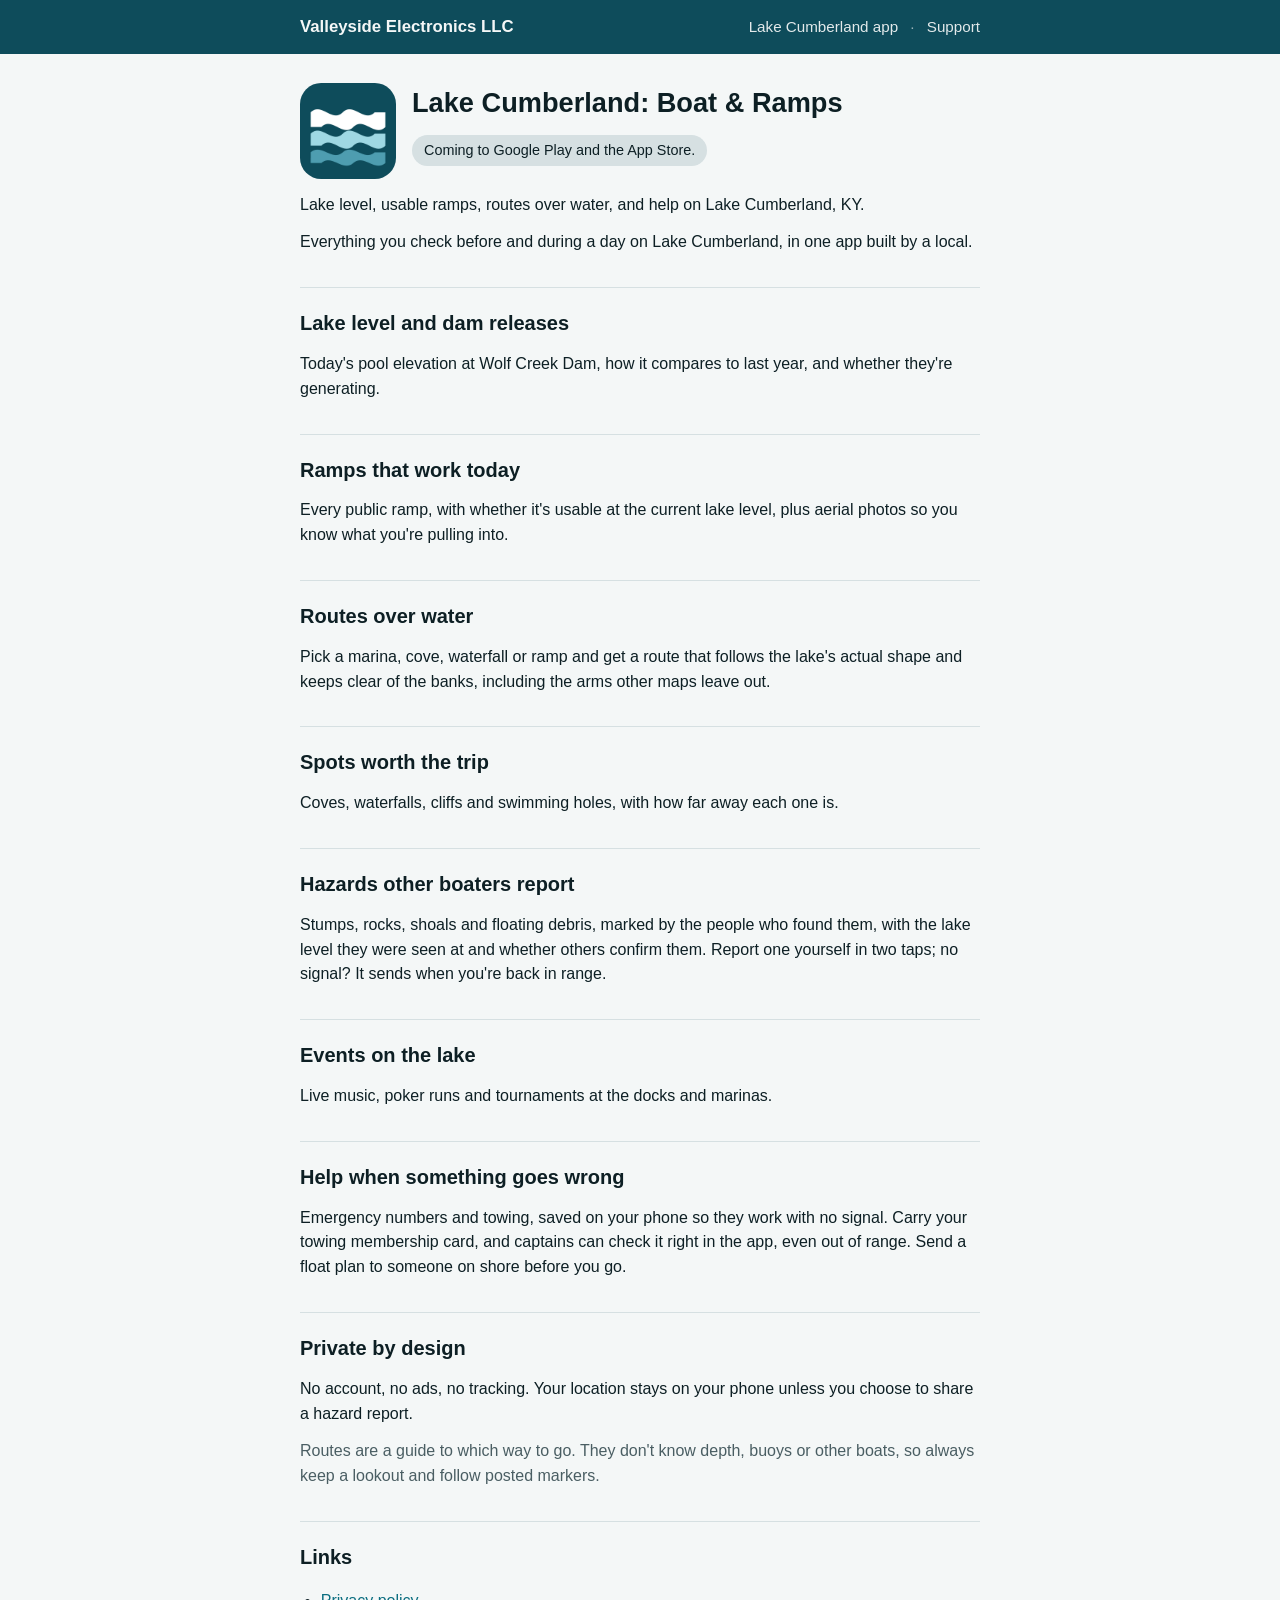
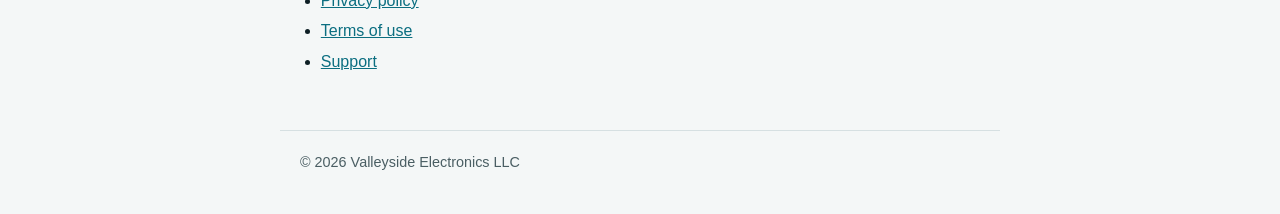
==== lake-cumberland/index.html @ a7942c6f "valleyside.dev: company site, Lake Cumberland app page, privacy, terms, support Co-Authored-By: Clau" ====
<!DOCTYPE html>
<html lang="en">
<head>
<meta charset="UTF-8">
<meta name="viewport" content="width=device-width, initial-scale=1">
<title>Lake Cumberland: Boat &amp; Ramps</title>
<meta name="description" content="Lake level, usable ramps, routes over water, and help on Lake Cumberland, KY. Built by Valleyside Electronics LLC.">
<link rel="icon" href="/favicon-32.png" sizes="32x32">
<link rel="apple-touch-icon" href="/apple-touch-icon.png">
<link rel="stylesheet" href="/style.css">
</head>
<body>
<header class="site-header">
  <div class="header-inner">
    <a class="brand" href="/">Valleyside Electronics LLC</a>
    <nav>
      <a href="/lake-cumberland/">Lake Cumberland app</a>
      <span class="sep">&middot;</span>
      <a href="/support/">Support</a>
    </nav>
  </div>
</header>

<main>
  <div class="icon-row">
    <img class="app-icon" src="/lake-cumberland/icon-512.png" width="96" height="96" alt="Lake Cumberland app icon">
    <div>
      <h1 style="margin-bottom:0.2em;">Lake Cumberland: Boat &amp; Ramps</h1>
      <span class="status-line">Coming to Google Play and the App Store.</span>
    </div>
  </div>

  <p>
    Lake level, usable ramps, routes over water, and help on Lake Cumberland,
    KY.
  </p>

  <p>
    Everything you check before and during a day on Lake Cumberland, in one
    app built by a local.
  </p>

  <h2>Lake level and dam releases</h2>
  <p>
    Today's pool elevation at Wolf Creek Dam, how it compares to last year,
    and whether they're generating.
  </p>

  <h2>Ramps that work today</h2>
  <p>
    Every public ramp, with whether it's usable at the current lake level,
    plus aerial photos so you know what you're pulling into.
  </p>

  <h2>Routes over water</h2>
  <p>
    Pick a marina, cove, waterfall or ramp and get a route that follows the
    lake's actual shape and keeps clear of the banks, including the arms
    other maps leave out.
  </p>

  <h2>Spots worth the trip</h2>
  <p>
    Coves, waterfalls, cliffs and swimming holes, with how far away each one
    is.
  </p>

  <h2>Hazards other boaters report</h2>
  <p>
    Stumps, rocks, shoals and floating debris, marked by the people who found
    them, with the lake level they were seen at and whether others confirm
    them. Report one yourself in two taps; no signal? It sends when you're
    back in range.
  </p>

  <h2>Events on the lake</h2>
  <p>Live music, poker runs and tournaments at the docks and marinas.</p>

  <h2>Help when something goes wrong</h2>
  <p>
    Emergency numbers and towing, saved on your phone so they work with no
    signal. Carry your towing membership card, and captains can check it
    right in the app, even out of range. Send a float plan to someone on
    shore before you go.
  </p>

  <h2>Private by design</h2>
  <p>
    No account, no ads, no tracking. Your location stays on your phone
    unless you choose to share a hazard report.
  </p>

  <p class="muted">
    Routes are a guide to which way to go. They don't know depth, buoys or
    other boats, so always keep a lookout and follow posted markers.
  </p>

  <h2>Links</h2>
  <ul>
    <li><a href="/lake-cumberland/privacy/">Privacy policy</a></li>
    <li><a href="/lake-cumberland/terms/">Terms of use</a></li>
    <li><a href="/support/">Support</a></li>
  </ul>
</main>

<footer class="site-footer">
  &copy; 2026 Valleyside Electronics LLC
</footer>
</body>
</html>
---- style.css ----
:root {
  --bg: #F4F7F7;
  --ink: #0D1F24;
  --muted: #4A5E63;
  --link: #0B6E80;
  --rule: #D6E0E2;
  --brand: #0E4C5B;
  --brand-ink: #F4F7F7;
}

@media (prefers-color-scheme: dark) {
  :root {
    --bg: #0B171B;
    --ink: #E4EEF0;
    --muted: #A5B8BC;
    --link: #6FD0E1;
    --rule: #1F3339;
  }
}

* {
  box-sizing: border-box;
}

html {
  -webkit-text-size-adjust: 100%;
}

body {
  margin: 0;
  background: var(--bg);
  color: var(--ink);
  font-family: -apple-system, BlinkMacSystemFont, "Segoe UI", Roboto, Helvetica, Arial, sans-serif;
  line-height: 1.55;
}

a {
  color: var(--link);
}

a:hover,
a:focus {
  text-decoration: underline;
}

header.site-header {
  background: var(--brand);
  color: var(--brand-ink);
}

header.site-header .header-inner {
  max-width: 720px;
  margin: 0 auto;
  padding: 14px 20px;
  display: flex;
  flex-wrap: wrap;
  align-items: center;
  justify-content: space-between;
  gap: 8px 16px;
}

header.site-header a {
  color: var(--brand-ink);
  text-decoration: none;
}

header.site-header .brand {
  font-weight: 600;
  font-size: 1.05rem;
}

header.site-header .brand:hover,
header.site-header .brand:focus {
  text-decoration: underline;
}

header.site-header nav {
  font-size: 0.95rem;
}

header.site-header nav a {
  opacity: 0.92;
}

header.site-header nav a:hover,
header.site-header nav a:focus {
  opacity: 1;
}

header.site-header nav .sep {
  margin: 0 8px;
  opacity: 0.6;
}

main {
  max-width: 720px;
  margin: 0 auto;
  padding: 28px 20px 40px;
}

h1 {
  font-size: 1.7rem;
  margin: 0 0 0.6em;
}

h2 {
  font-size: 1.25rem;
  margin: 1.6em 0 0.5em;
  border-top: 1px solid var(--rule);
  padding-top: 1em;
}

h1:first-child,
h2:first-child {
  border-top: none;
  padding-top: 0;
}

p {
  margin: 0.8em 0;
}

ul,
ol {
  padding-left: 1.3em;
}

li {
  margin: 0.35em 0;
}

.muted {
  color: var(--muted);
}

.effective-date {
  color: var(--muted);
  font-style: italic;
  margin-top: -0.3em;
}

.card {
  border: 1px solid var(--rule);
  border-radius: 12px;
  padding: 18px 20px;
  margin: 1.2em 0;
}

.card h2 {
  border-top: none;
  padding-top: 0;
  margin-top: 0;
}

.app-icon {
  border-radius: 22%;
  display: block;
}

.icon-row {
  display: flex;
  align-items: center;
  gap: 16px;
  flex-wrap: wrap;
}

.status-line {
  display: inline-block;
  background: var(--rule);
  color: var(--ink);
  border-radius: 999px;
  padding: 4px 12px;
  font-size: 0.9rem;
  margin: 0.4em 0 1em;
}

footer.site-footer {
  max-width: 720px;
  margin: 0 auto;
  padding: 20px 20px 40px;
  color: var(--muted);
  font-size: 0.9rem;
  border-top: 1px solid var(--rule);
}

.button-link {
  display: inline-block;
  background: var(--brand);
  color: var(--brand-ink);
  text-decoration: none;
  padding: 10px 18px;
  border-radius: 8px;
  font-weight: 600;
  margin-top: 0.4em;
}

.button-link:hover,
.button-link:focus {
  text-decoration: none;
  opacity: 0.92;
}

code {
  background: var(--rule);
  border-radius: 4px;
  padding: 0.1em 0.35em;
  font-size: 0.92em;
}
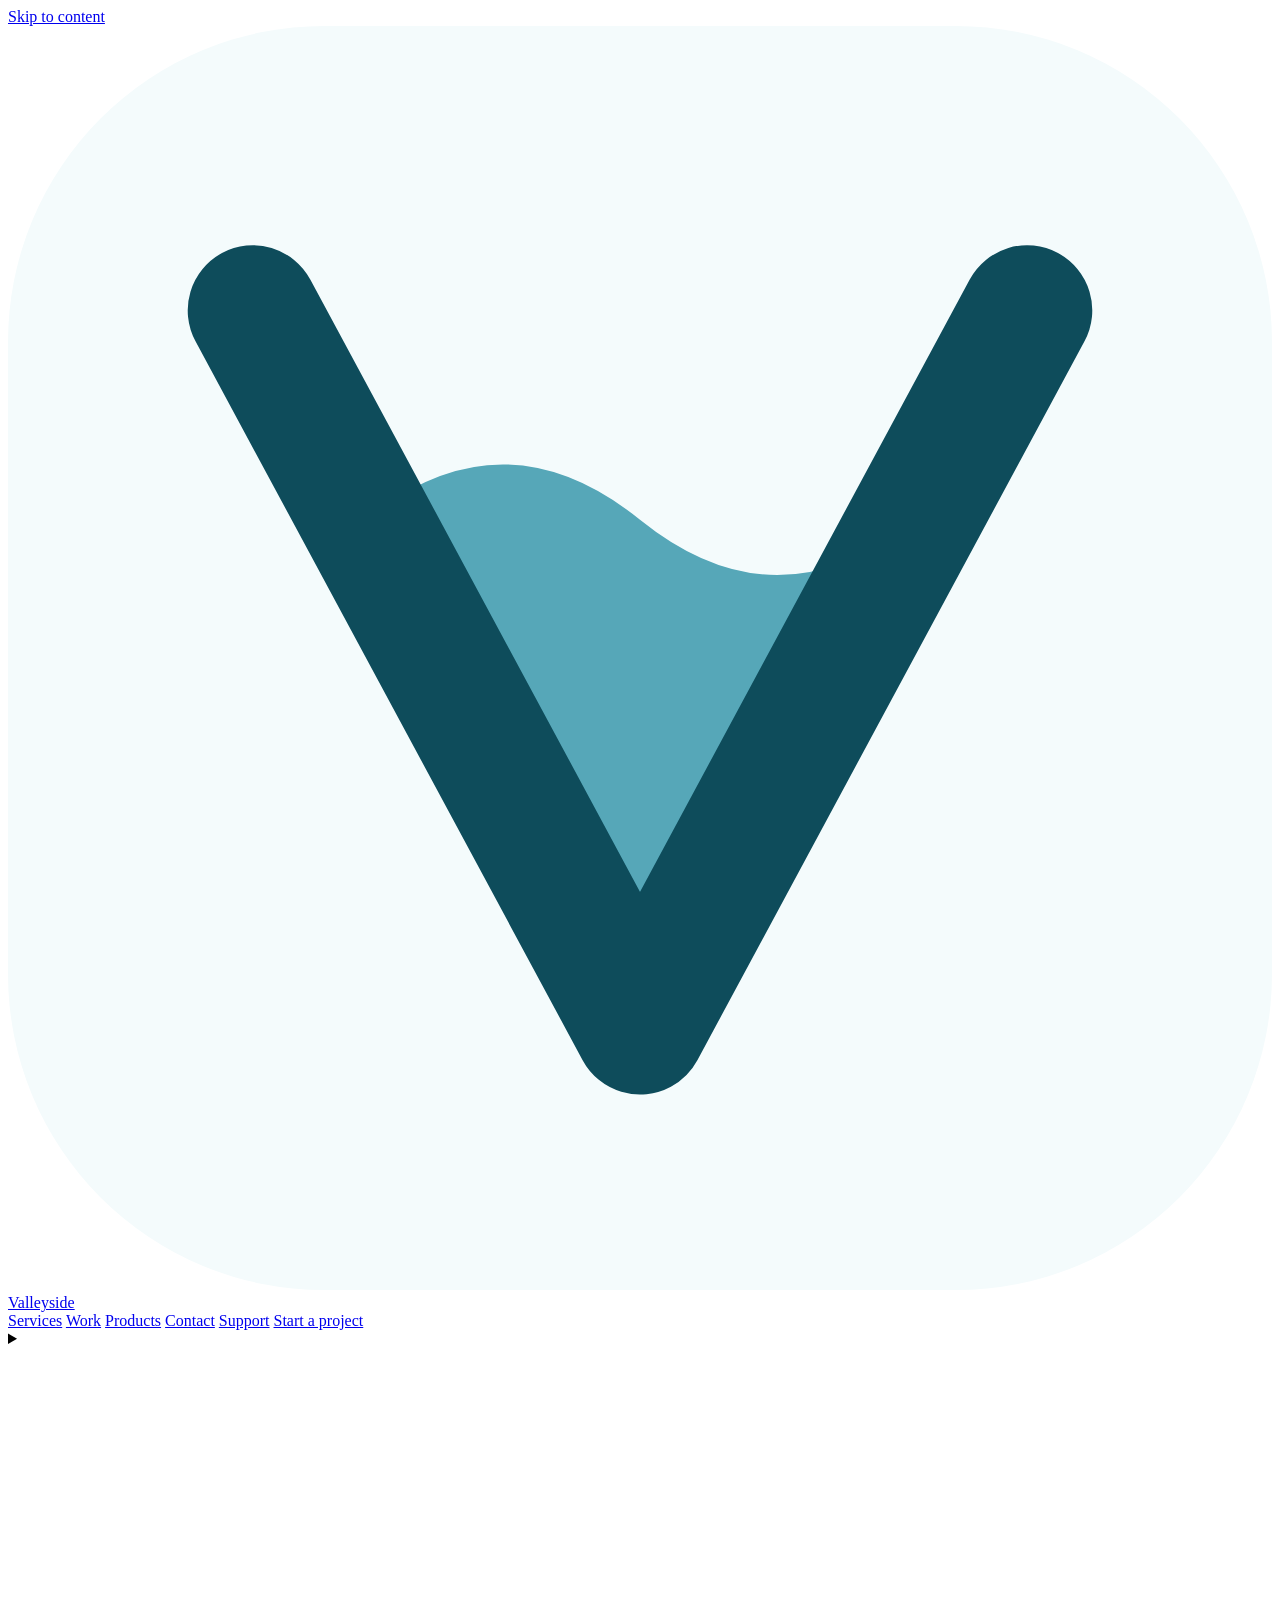
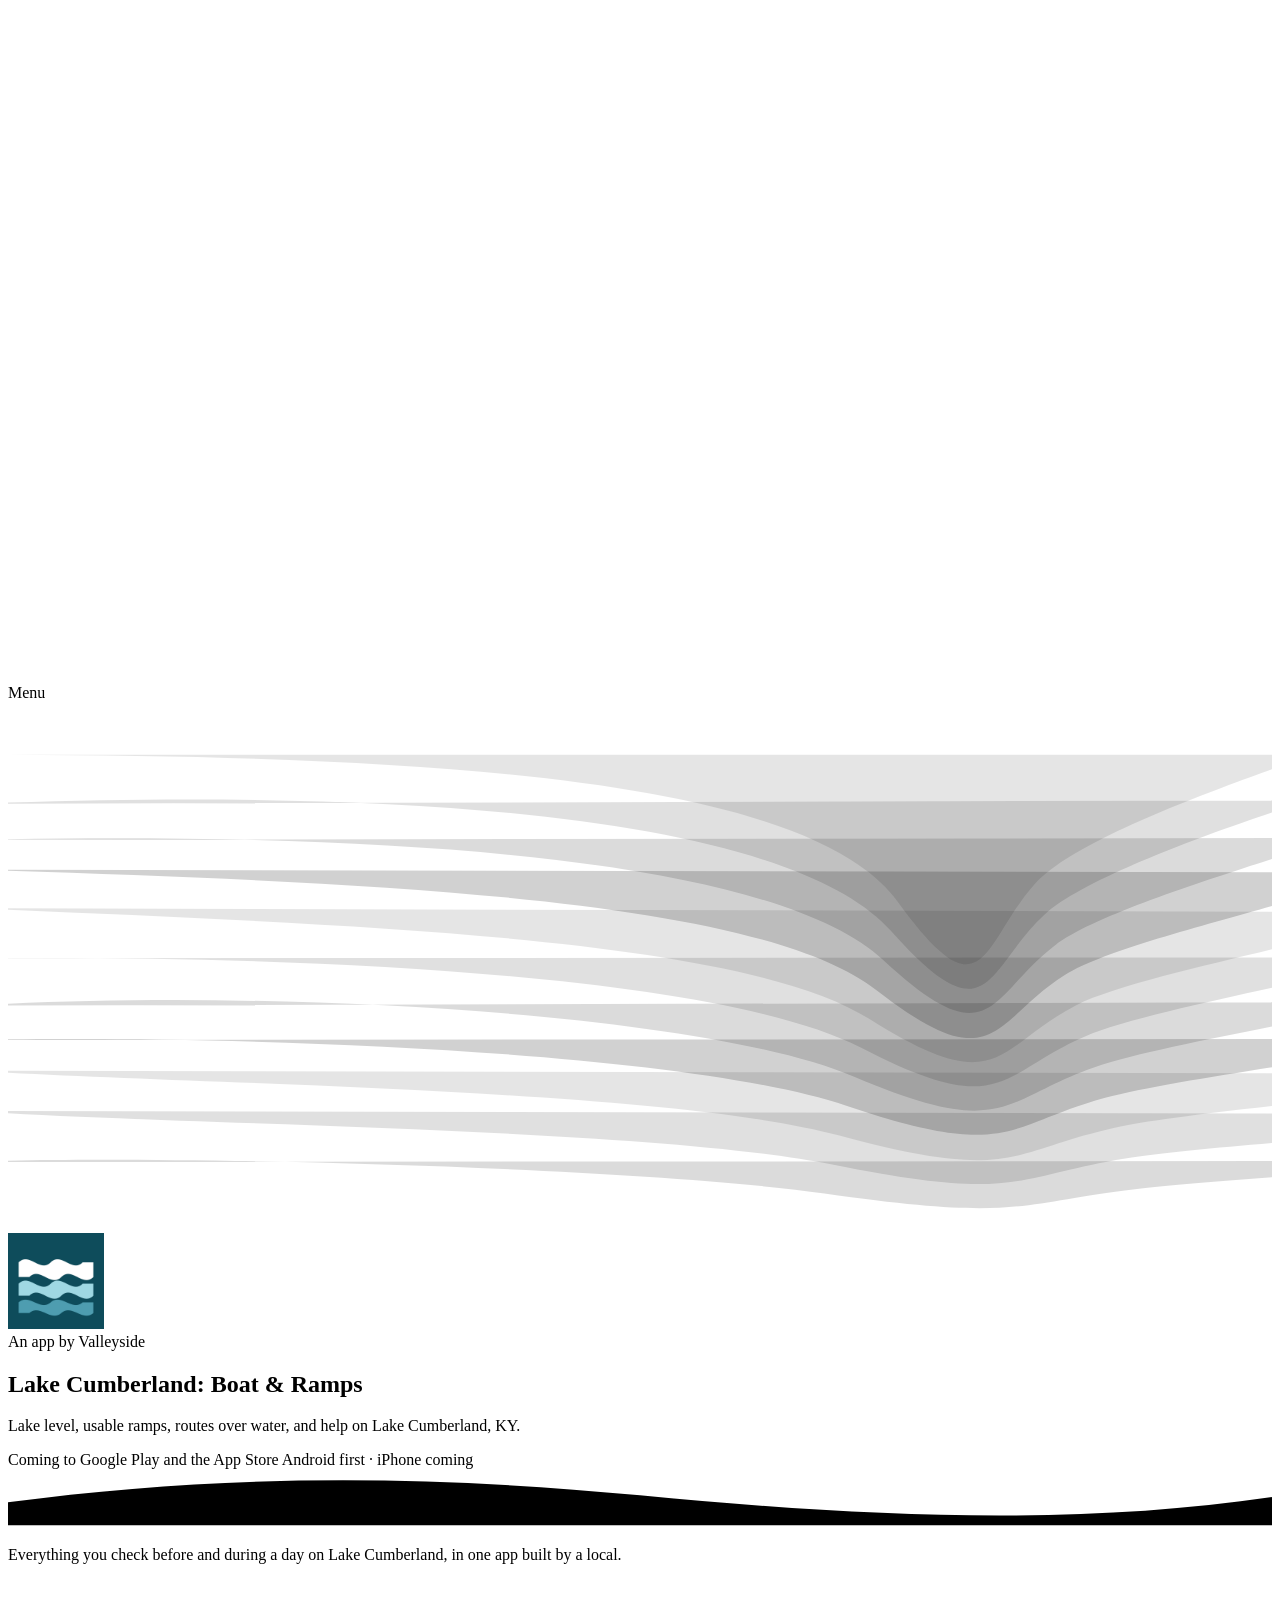
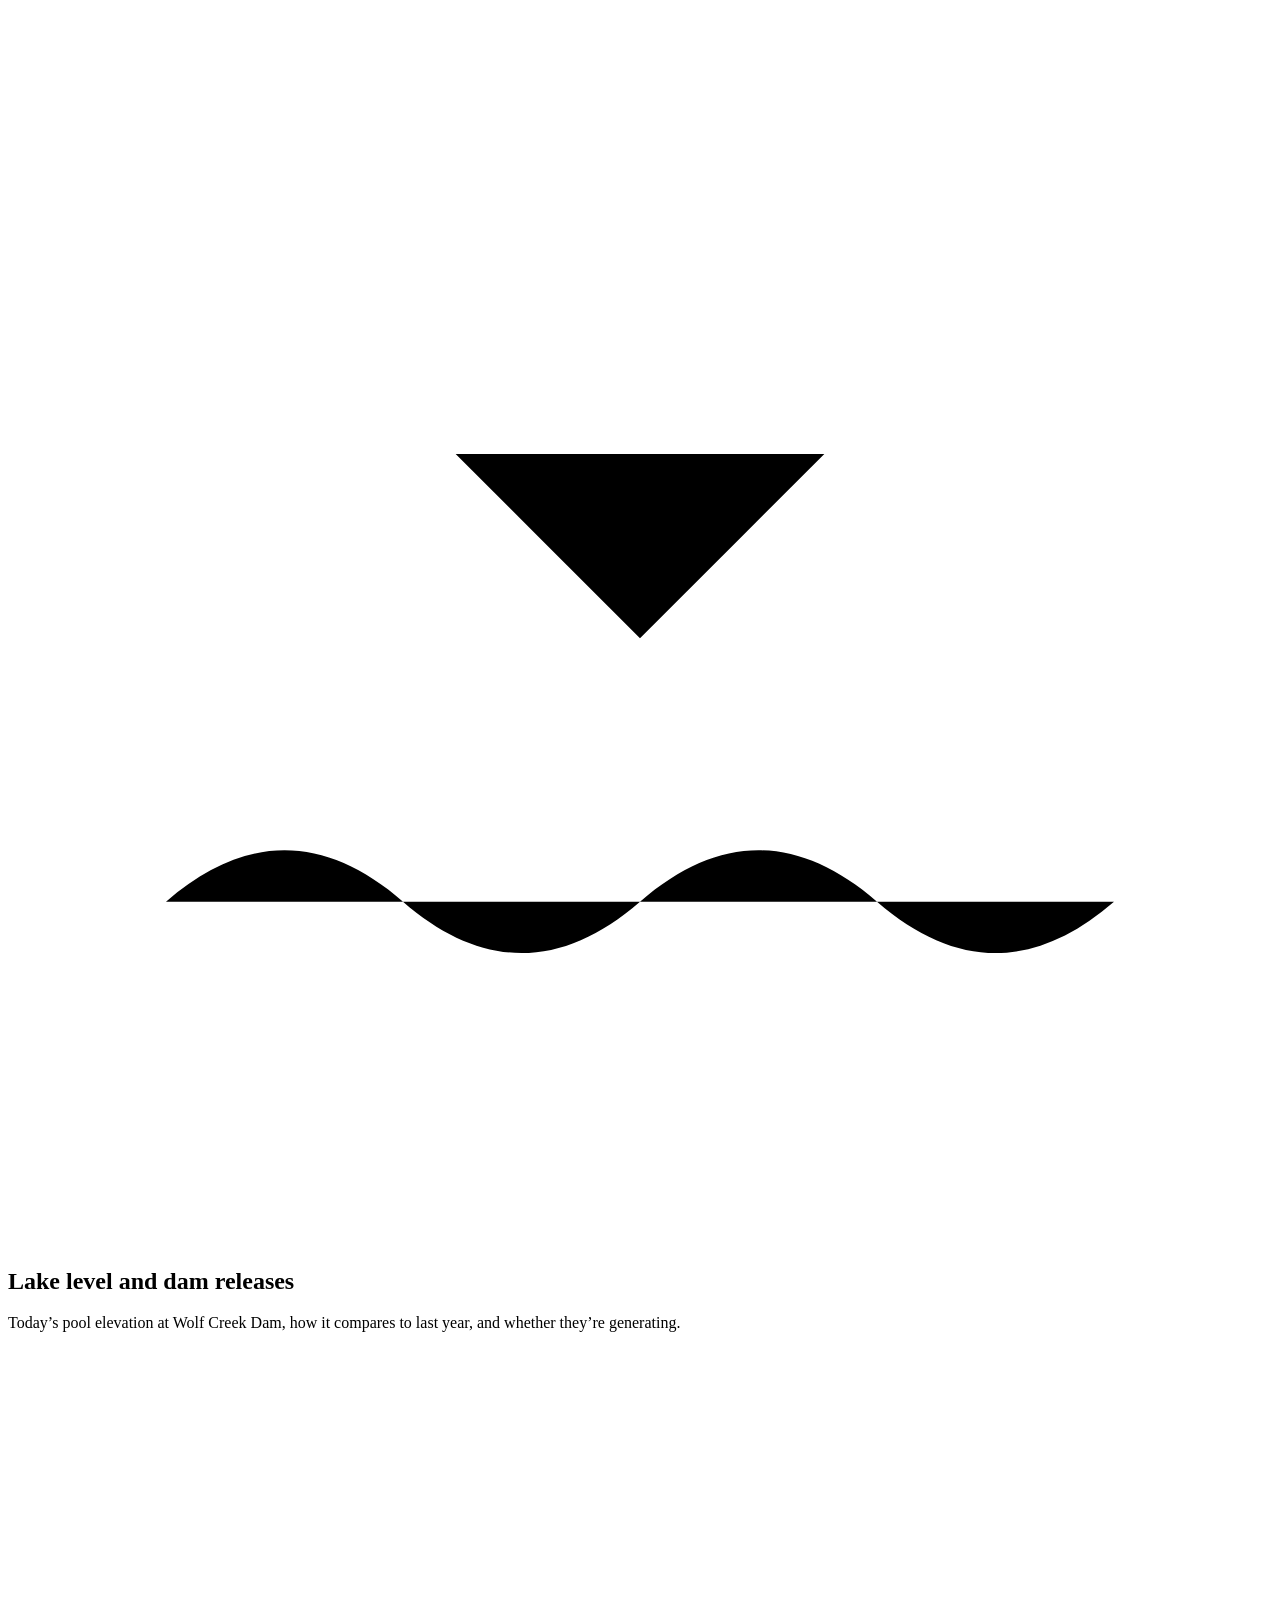
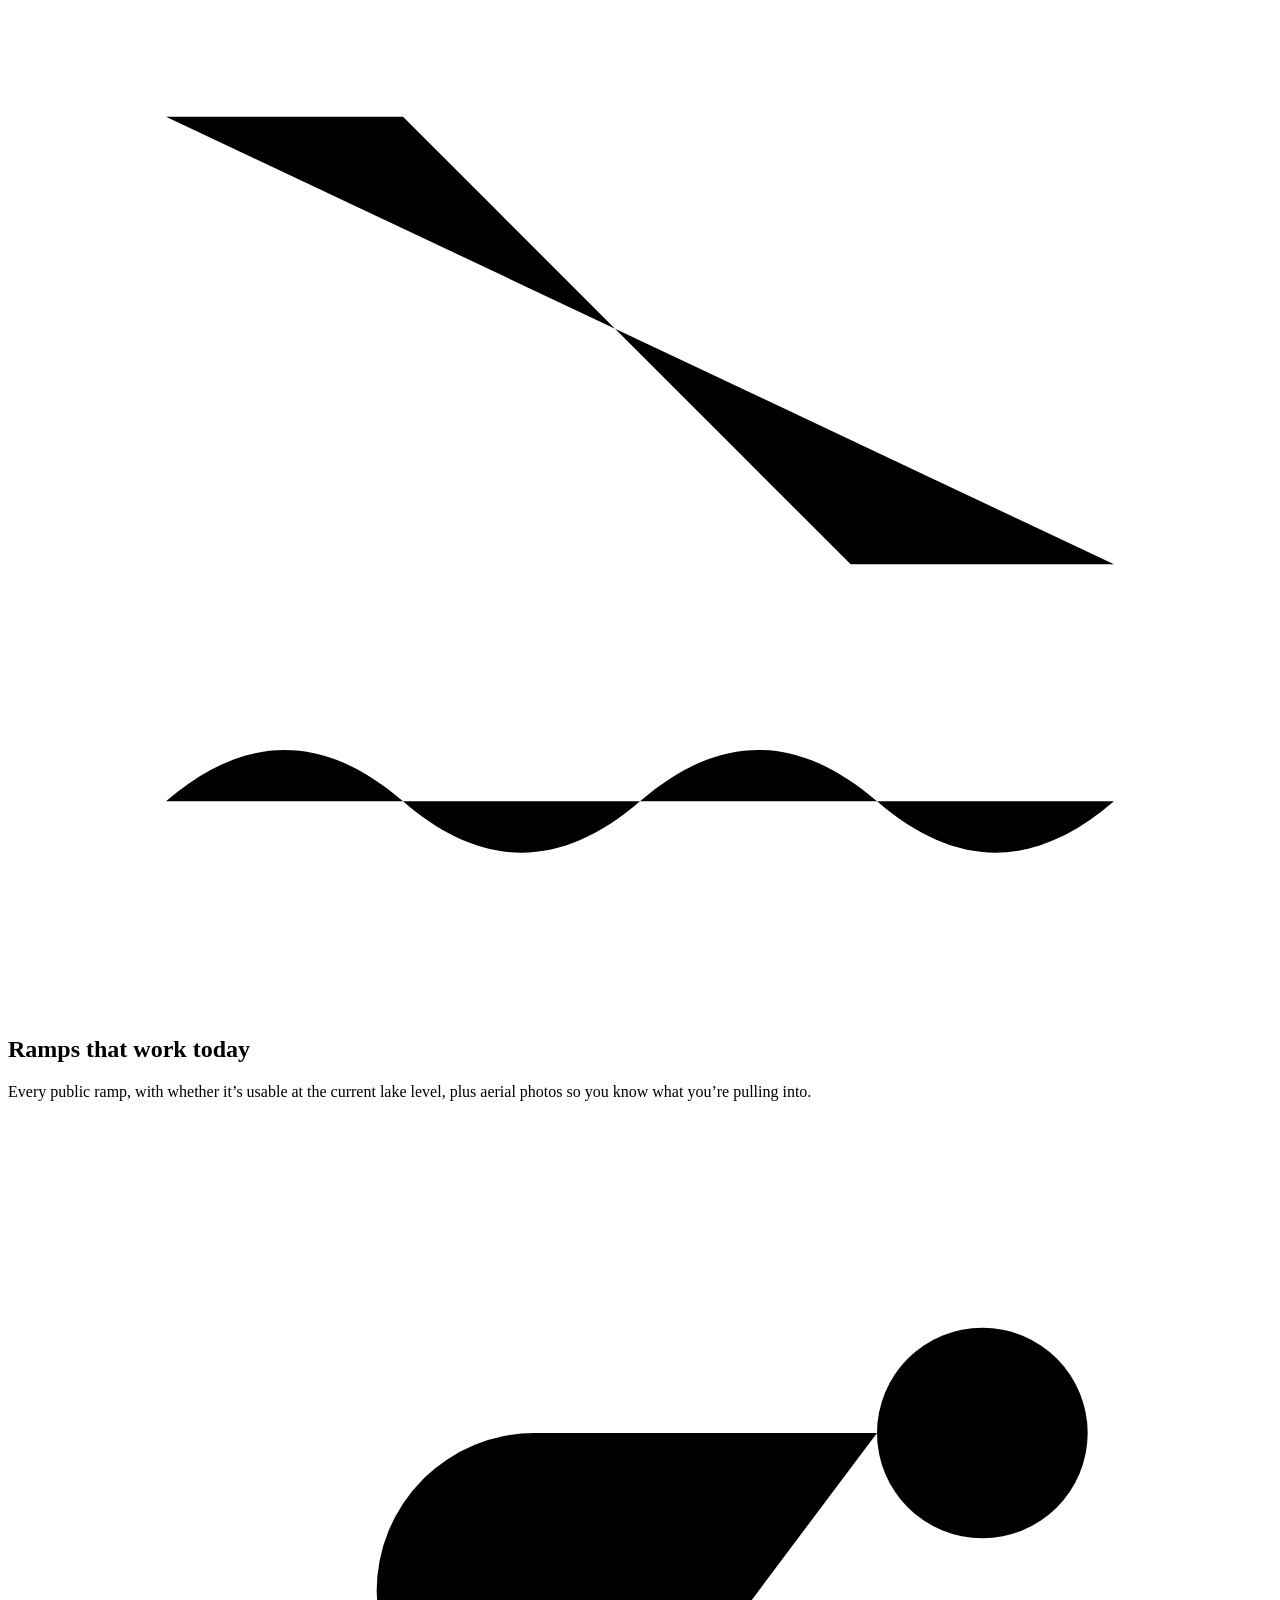
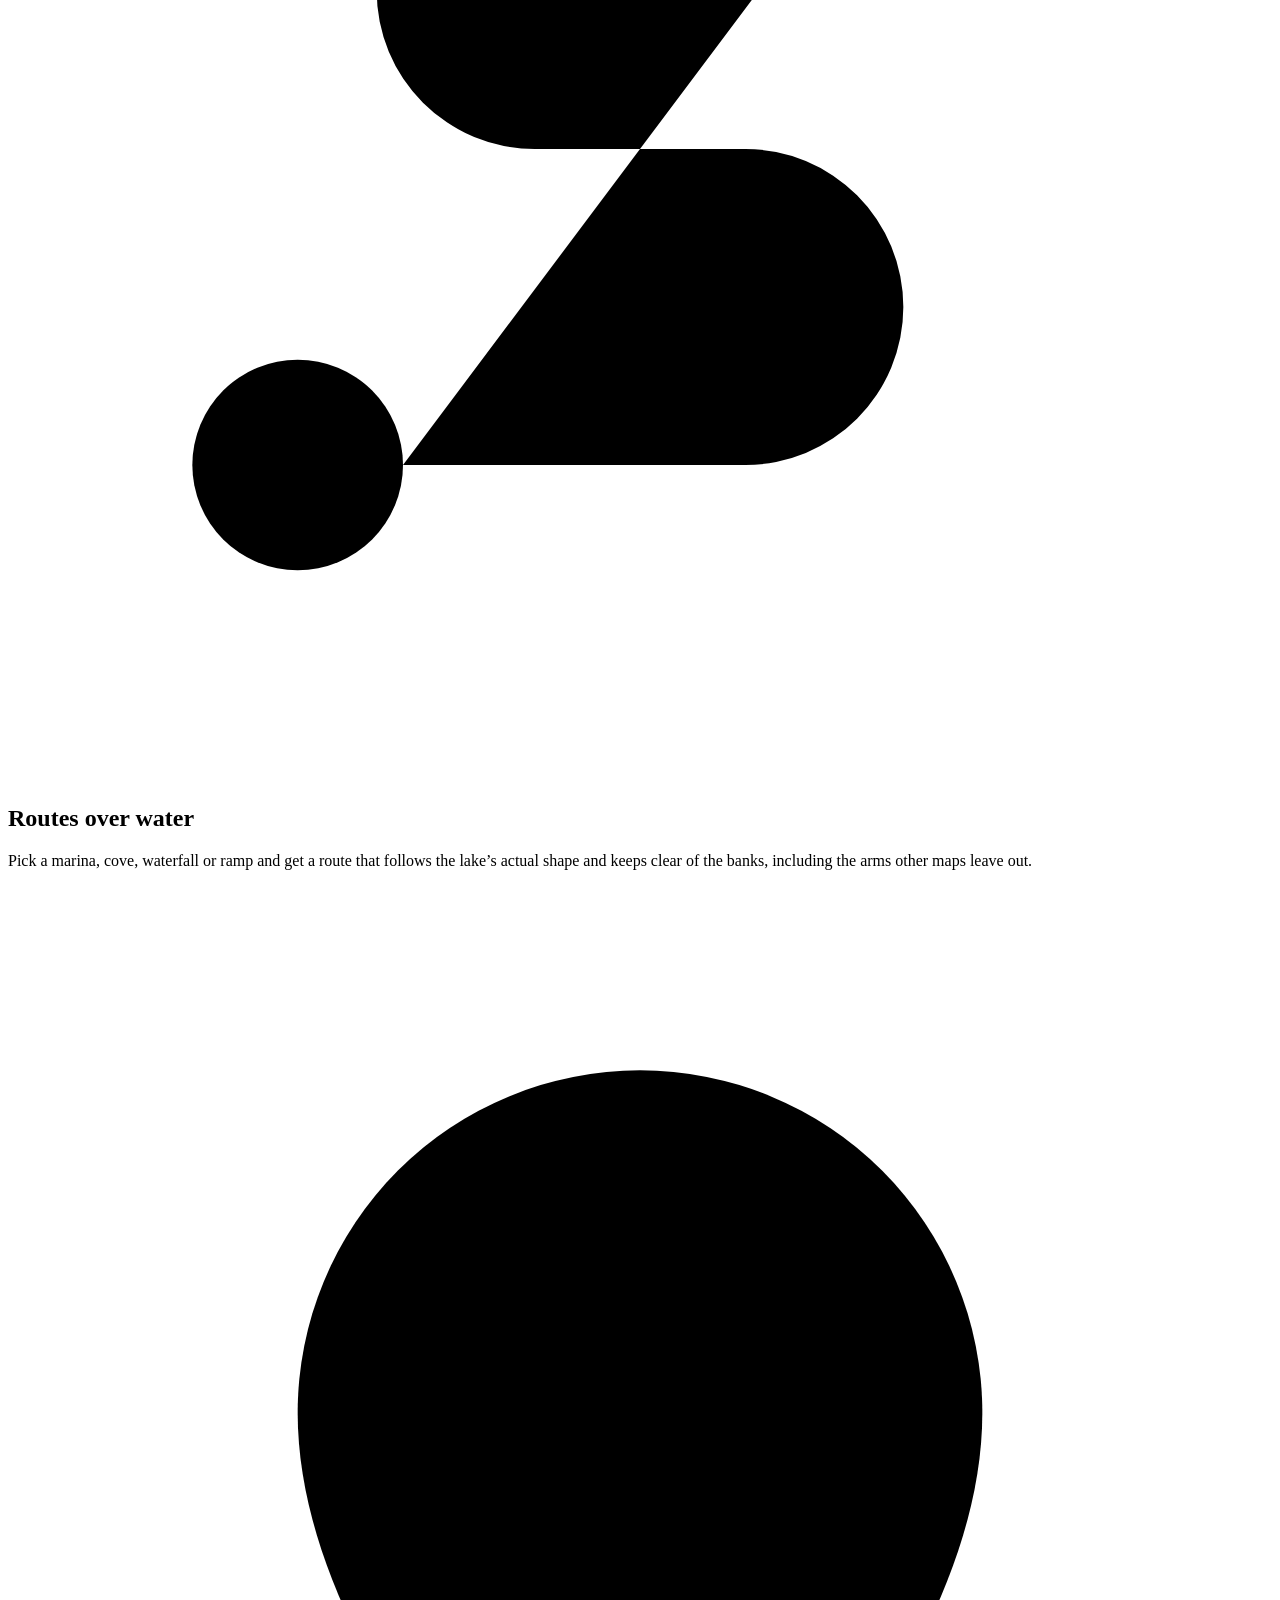
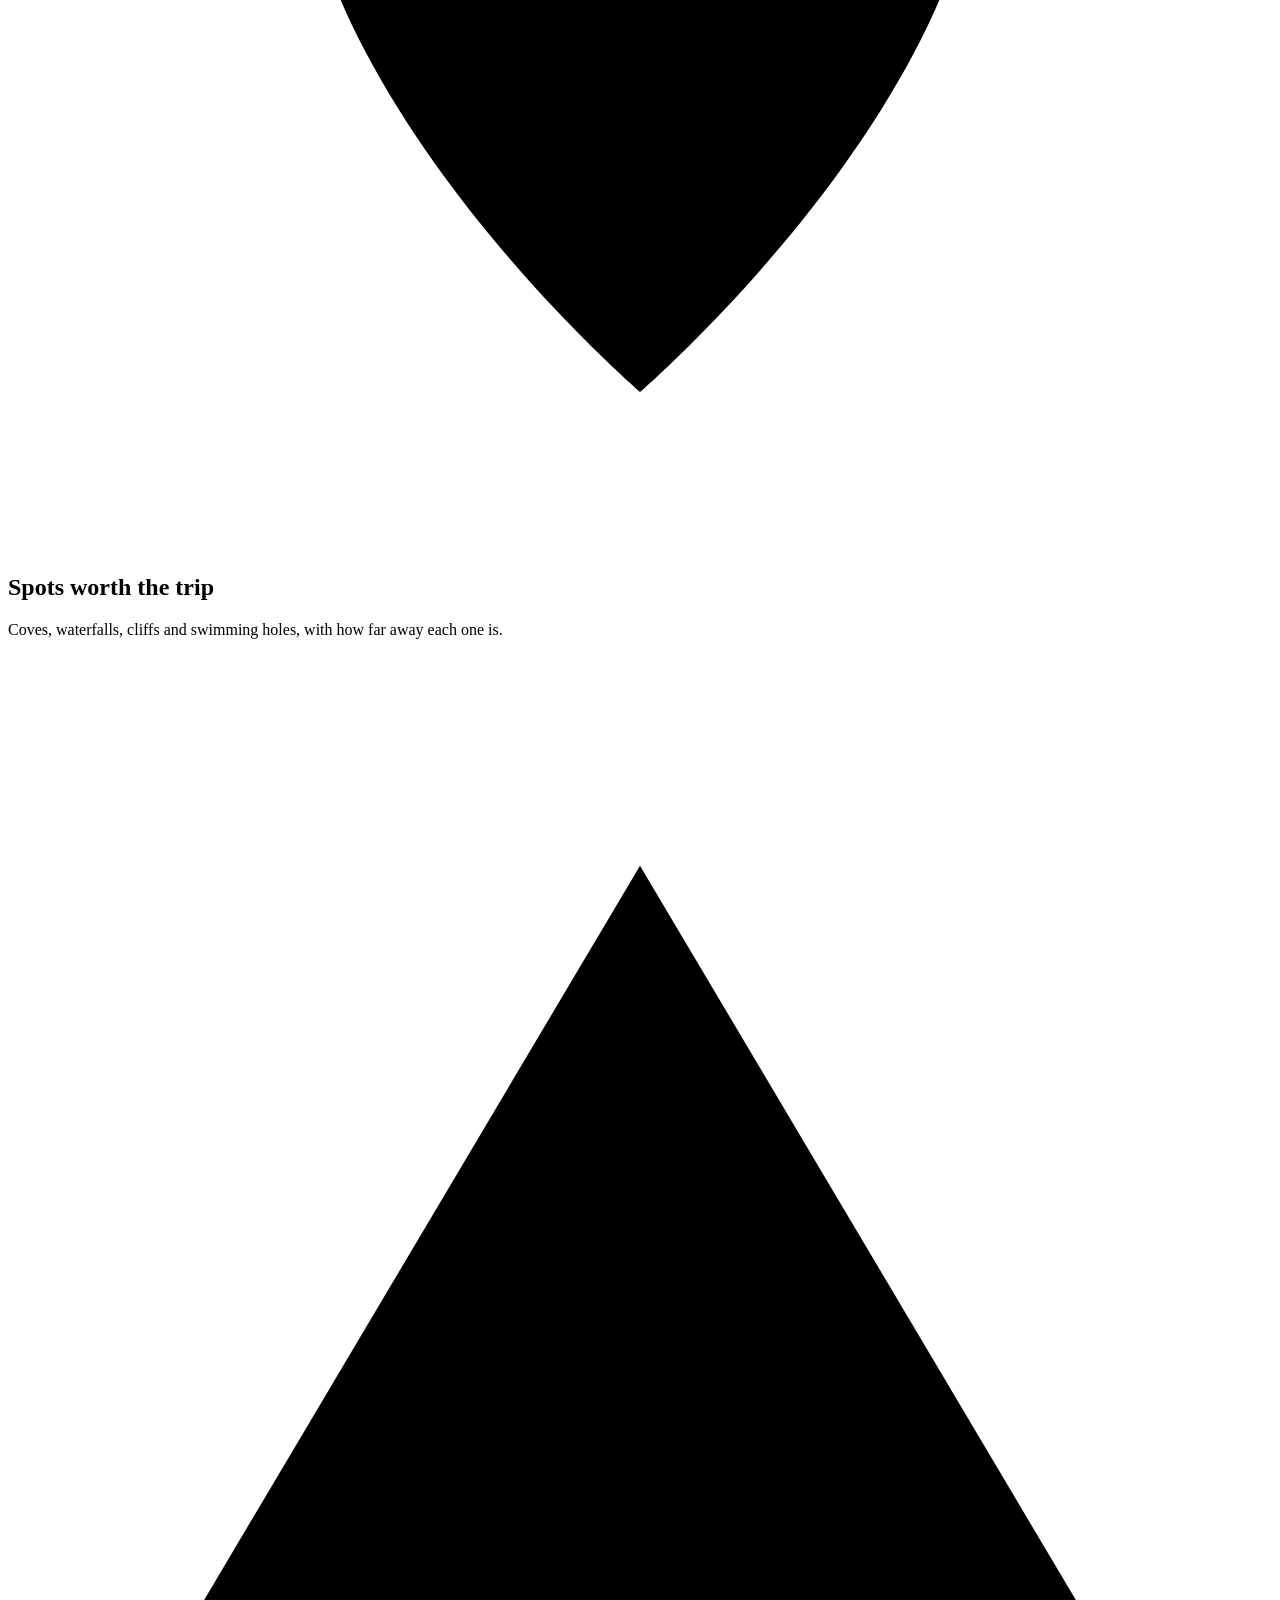
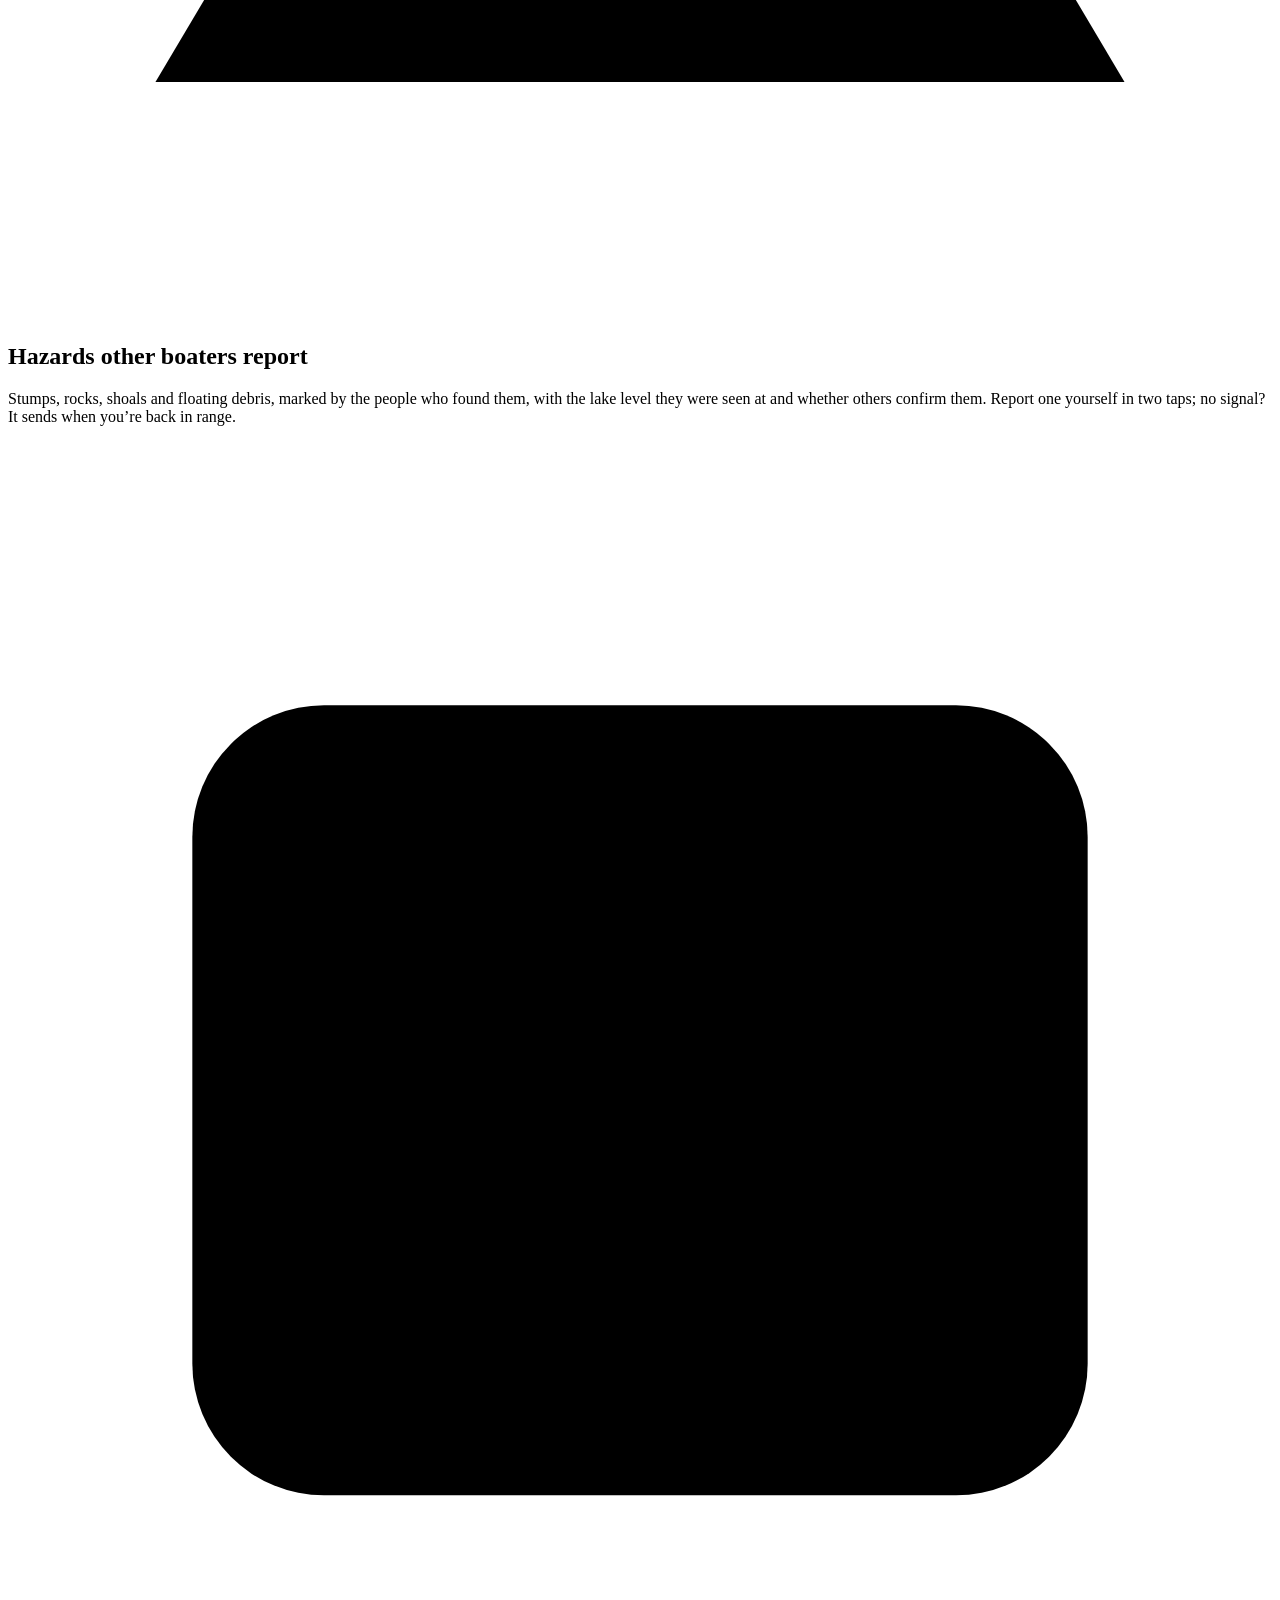
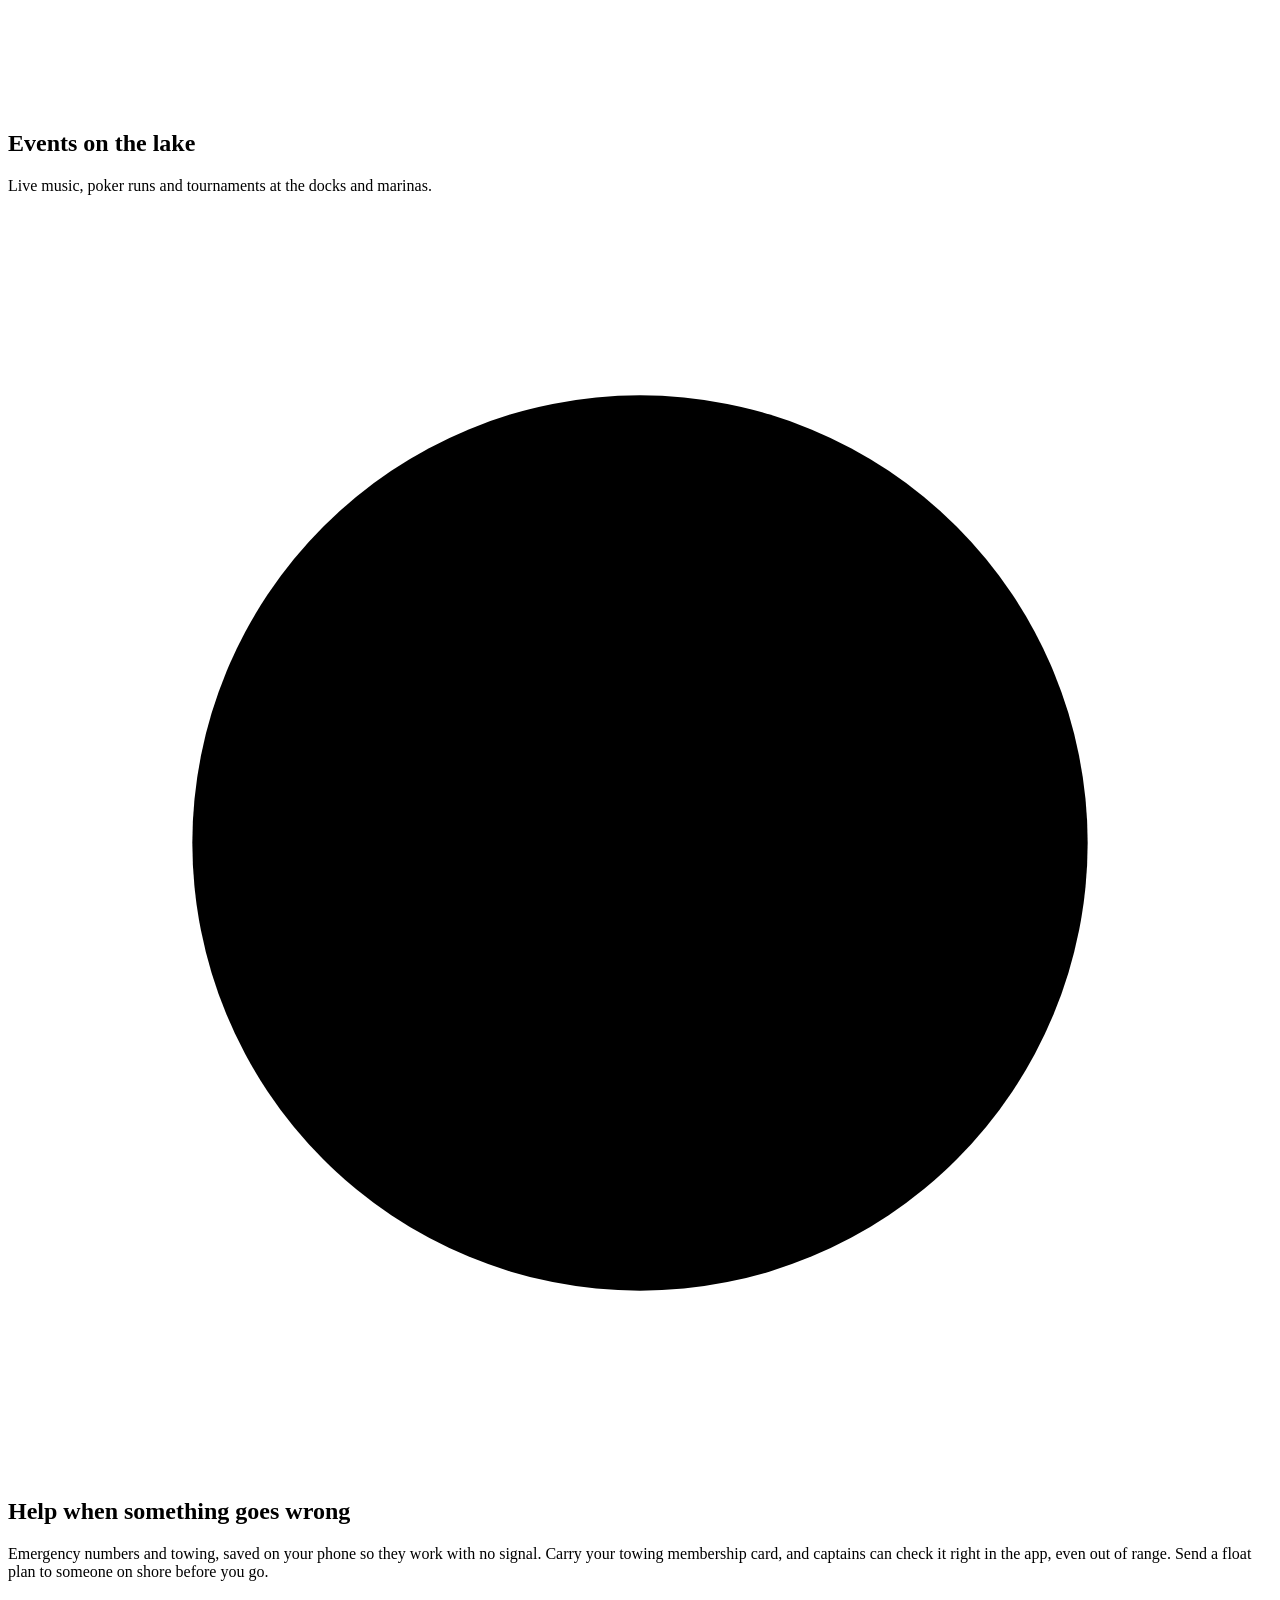
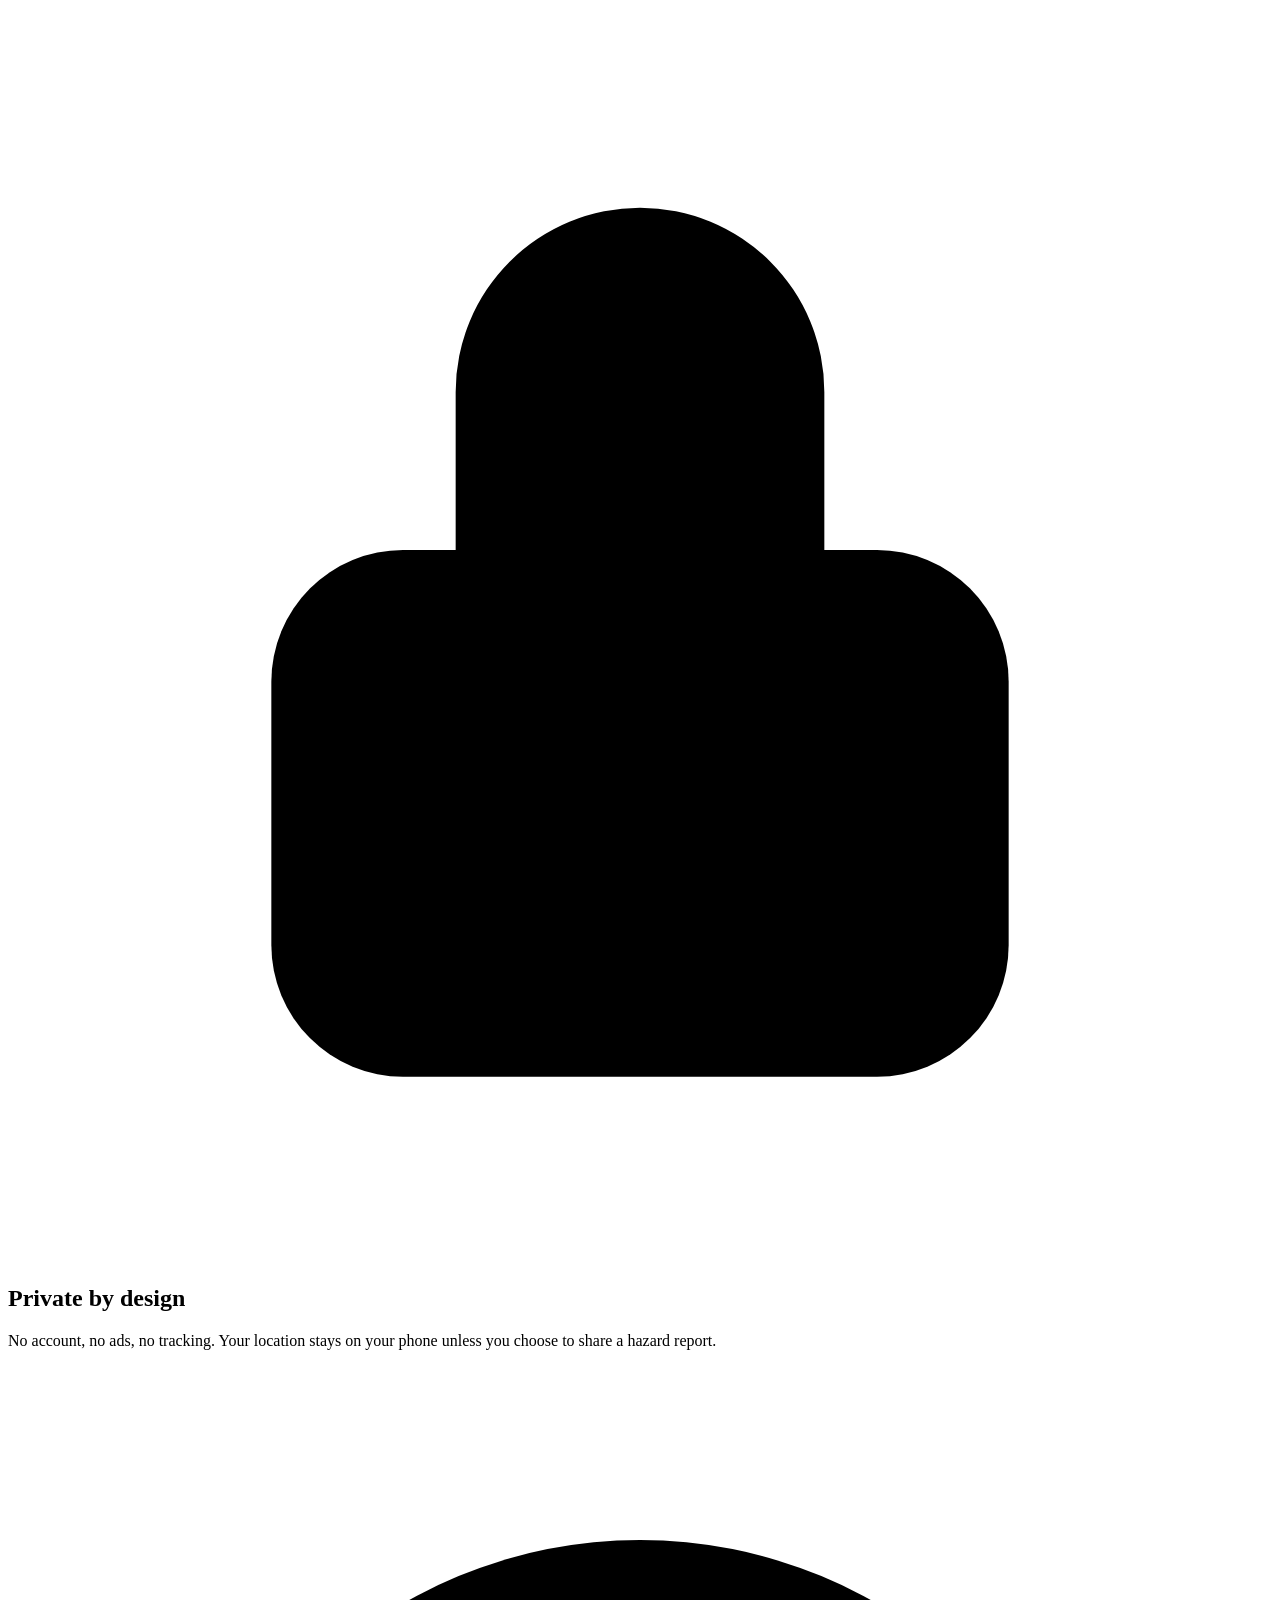
==== commit b30dafa6: "Redesign: services, featured work, products, about and contact Co-Authored-By: Claude Opus 5.5 <nore" ====
--- a/lake-cumberland/index.html
+++ b/lake-cumberland/index.html
@@ -3,108 +3,189 @@
 <head>
 <meta charset="UTF-8">
 <meta name="viewport" content="width=device-width, initial-scale=1">
-<title>Lake Cumberland: Boat &amp; Ramps</title>
-<meta name="description" content="Lake level, usable ramps, routes over water, and help on Lake Cumberland, KY. Built by Valleyside Electronics LLC.">
-<link rel="icon" href="/favicon-32.png" sizes="32x32">
+<title>Lake Cumberland: Boat &amp; Ramps | Valleyside</title>
+<meta name="description" content="Lake level, usable ramps, routes over water, and help on Lake Cumberland, KY. An app by Valleyside Electronics LLC, coming to Google Play and the App Store.">
+<link rel="canonical" href="https://valleyside.dev/lake-cumberland/">
+<meta name="theme-color" content="#0E4C5B" media="(prefers-color-scheme: light)">
+<meta name="theme-color" content="#0A3A46" media="(prefers-color-scheme: dark)">
+<meta property="og:type" content="website">
+<meta property="og:site_name" content="Valleyside Electronics LLC">
+<meta property="og:title" content="Lake Cumberland: Boat &amp; Ramps">
+<meta property="og:description" content="Lake level, usable ramps, routes over water, and help on Lake Cumberland, KY. An app by Valleyside Electronics LLC, coming to Google Play and the App Store.">
+<meta property="og:url" content="https://valleyside.dev/lake-cumberland/">
+<meta property="og:image" content="https://valleyside.dev/og-image.png">
+<meta property="og:image:width" content="1200">
+<meta property="og:image:height" content="630">
+<meta property="og:image:alt" content="Valleyside Electronics LLC: custom software, websites and apps. Russell Springs, Kentucky.">
+<meta name="twitter:card" content="summary_large_image">
+<meta name="twitter:title" content="Lake Cumberland: Boat &amp; Ramps">
+<meta name="twitter:description" content="Lake level, usable ramps, routes over water, and help on Lake Cumberland, KY. An app by Valleyside Electronics LLC, coming to Google Play and the App Store.">
+<meta name="twitter:image" content="https://valleyside.dev/og-image.png">
+<link rel="icon" href="/favicon-32.png" sizes="32x32" type="image/png">
+<link rel="icon" href="/favicon.svg" type="image/svg+xml">
 <link rel="apple-touch-icon" href="/apple-touch-icon.png">
+<link rel="preload" href="/fonts/InterVariable.woff2" as="font" type="font/woff2" crossorigin>
 <link rel="stylesheet" href="/style.css">
 </head>
 <body>
+<a class="skip-link" href="#main">Skip to content</a>
 <header class="site-header">
-  <div class="header-inner">
-    <a class="brand" href="/">Valleyside Electronics LLC</a>
-    <nav>
-      <a href="/lake-cumberland/">Lake Cumberland app</a>
-      <span class="sep">&middot;</span>
+  <div class="container header-inner">
+    <a class="brand" href="/">
+      <svg class="brand-mark" viewBox="0 0 32 32" aria-hidden="true" focusable="false"><rect width="32" height="32" rx="8" fill="#F4FBFC"/><path d="M9.05 12.5q3.475-2.8 6.95 0t6.95 0L16 25.4z" fill="#56A7B8"/><path d="M6.2 7.2 16 25.4l9.8-18.2" fill="none" stroke="#0E4C5B" stroke-width="3.3" stroke-linecap="round" stroke-linejoin="round"/></svg>
+      <span>Valleyside</span>
+    </a>
+    <nav class="nav-desktop" aria-label="Main">
+      <a href="/#services">Services</a>
+      <a href="/#work">Work</a>
+      <a href="/#products">Products</a>
+      <a href="/#contact">Contact</a>
       <a href="/support/">Support</a>
+      <a class="btn btn-light btn-sm" href="mailto:austin@valleyside.dev?subject=New%20project">Start a project</a>
     </nav>
+    <details class="nav-mobile">
+      <summary><svg class="icon icon-open" viewBox="0 0 24 24" aria-hidden="true" focusable="false"><path d="M4 7h16M4 12h16M4 17h16"/></svg><svg class="icon icon-close" viewBox="0 0 24 24" aria-hidden="true" focusable="false"><path d="M6 6l12 12M18 6 6 18"/></svg><span>Menu</span></summary>
+      <nav class="nav-mobile-panel" aria-label="Main">
+        <a href="/#services">Services</a>
+        <a href="/#work">Work</a>
+        <a href="/#products">Products</a>
+        <a href="/#contact">Contact</a>
+        <a href="/support/">Support</a>
+        <a class="btn btn-light" href="mailto:austin@valleyside.dev?subject=New%20project">Start a project</a>
+      </nav>
+    </details>
   </div>
 </header>
 
-<main>
-  <div class="icon-row">
-    <img class="app-icon" src="/lake-cumberland/icon-512.png" width="96" height="96" alt="Lake Cumberland app icon">
-    <div>
-      <h1 style="margin-bottom:0.2em;">Lake Cumberland: Boat &amp; Ramps</h1>
-      <span class="status-line">Coming to Google Play and the App Store.</span>
+<main id="main">
+<section class="band-dark page-hero" aria-labelledby="page-title">
+  <svg class="contours" viewBox="0 0 1440 600" preserveAspectRatio="xMidYMid slice" aria-hidden="true" focusable="false">
+    <path d="M-40 60 C520 60 915 92 1014 228 S1110 274 1170 207 S1500 60 1480 60" opacity="0.10"/>
+    <path d="M-40 116 C482 96 894 135 1006 261 S1114 304 1181 242 S1538 96 1480 112" opacity="0.12"/>
+    <path d="M-40 157 C444 147 873 179 997 294 S1118 334 1193 277 S1576 147 1480 155" opacity="0.14"/>
+    <path d="M-40 191 C406 205 852 222 989 328 S1121 363 1204 311 S1614 205 1480 194" opacity="0.18"/>
+    <path d="M-40 235 C368 253 831 266 981 361 S1125 393 1216 346 S1652 253 1480 239" opacity="0.10"/>
+    <path d="M-40 292 C330 288 810 310 972 394 S1129 423 1227 381 S1690 288 1480 291" opacity="0.12"/>
+    <path d="M-40 346 C292 326 790 353 964 427 S1133 452 1238 416 S1728 326 1480 342" opacity="0.14"/>
+    <path d="M-40 385 C254 379 769 397 955 460 S1137 482 1250 451 S1766 379 1480 384" opacity="0.18"/>
+    <path d="M-40 420 C216 436 748 440 947 494 S1140 512 1261 485 S1804 436 1480 423" opacity="0.10"/>
+    <path d="M-40 466 C178 482 727 484 939 527 S1144 541 1273 520 S1842 482 1480 469" opacity="0.12"/>
+    <path d="M-40 524 C140 516 706 528 930 560 S1148 571 1284 555 S1880 516 1480 523" opacity="0.14"/>
+  </svg>
+  <div class="container container-mid">
+    <div class="app-head">
+      <img class="app-icon" src="/lake-cumberland/icon-512.png" width="96" height="96" alt="Lake Cumberland app icon">
+      <div class="app-head-text">
+        <span class="eyebrow">An app by Valleyside</span>
+        <h1 id="page-title">Lake Cumberland: Boat &amp; Ramps</h1>
+        <p class="lede">Lake level, usable ramps, routes over water, and help on Lake Cumberland, KY.</p>
+        <div class="badges">
+          <span class="badge badge-on-dark"><span class="dot"></span>Coming to Google Play and the App Store</span>
+          <span class="badge badge-on-dark">Android first &middot; iPhone coming</span>
+        </div>
+      </div>
     </div>
   </div>
+  <svg class="wave-edge" viewBox="0 0 1440 64" preserveAspectRatio="none" aria-hidden="true" focusable="false"><path fill="currentColor" d="M0 38C240 6 470 6 720 30s490 36 720 2V64H0z"/></svg>
+</section>
 
-  <p>
-    Lake level, usable ramps, routes over water, and help on Lake Cumberland,
-    KY.
-  </p>
+<div class="page-main">
+  <div class="container container-mid">
+    <p class="intro">Everything you check before and during a day on Lake Cumberland, in one app built by a local.</p>
+    <div class="feature-grid">
+      <article class="card">
+        <span class="tile"><svg class="icon" viewBox="0 0 24 24" aria-hidden="true" focusable="false"><path d="M3 17.5c1.5-1.3 3-1.3 4.5 0s3 1.3 4.5 0 3-1.3 4.5 0 3 1.3 4.5 0"/><path d="M12 3.5v9M8.5 9 12 12.5 15.5 9"/></svg></span>
+        <h2>Lake level and dam releases</h2>
+        <p>Today&rsquo;s pool elevation at Wolf Creek Dam, how it compares to last year, and whether they&rsquo;re generating.</p>
+      </article>
+      <article class="card">
+        <span class="tile"><svg class="icon" viewBox="0 0 24 24" aria-hidden="true" focusable="false"><path d="M3 7h4.5l8.5 8.5H21"/><path d="M3 20c1.5-1.3 3-1.3 4.5 0s3 1.3 4.5 0 3-1.3 4.5 0 3 1.3 4.5 0"/></svg></span>
+        <h2>Ramps that work today</h2>
+        <p>Every public ramp, with whether it&rsquo;s usable at the current lake level, plus aerial photos so you know what you&rsquo;re pulling into.</p>
+      </article>
+      <article class="card">
+        <span class="tile"><svg class="icon" viewBox="0 0 24 24" aria-hidden="true" focusable="false"><circle cx="5.5" cy="18" r="2"/><circle cx="18.5" cy="6" r="2"/><path d="M7.5 18H14a3 3 0 0 0 0-6h-4a3 3 0 0 1 0-6h6.5"/></svg></span>
+        <h2>Routes over water</h2>
+        <p>Pick a marina, cove, waterfall or ramp and get a route that follows the lake&rsquo;s actual shape and keeps clear of the banks, including the arms other maps leave out.</p>
+      </article>
+      <article class="card">
+        <span class="tile"><svg class="icon" viewBox="0 0 24 24" aria-hidden="true" focusable="false"><path d="M12 21s-6.5-5.6-6.5-11a6.5 6.5 0 0 1 13 0c0 5.4-6.5 11-6.5 11z"/><circle cx="12" cy="10" r="2.3"/></svg></span>
+        <h2>Spots worth the trip</h2>
+        <p>Coves, waterfalls, cliffs and swimming holes, with how far away each one is.</p>
+      </article>
+      <article class="card">
+        <span class="tile"><svg class="icon" viewBox="0 0 24 24" aria-hidden="true" focusable="false"><path d="M12 4 2.8 19.5h18.4z"/><path d="M12 10v4M12 16.9h.01"/></svg></span>
+        <h2>Hazards other boaters report</h2>
+        <p>Stumps, rocks, shoals and floating debris, marked by the people who found them, with the lake level they were seen at and whether others confirm them. Report one yourself in two taps; no signal? It sends when you&rsquo;re back in range.</p>
+      </article>
+      <article class="card">
+        <span class="tile"><svg class="icon" viewBox="0 0 24 24" aria-hidden="true" focusable="false"><rect x="3.5" y="5" width="17" height="15" rx="2.5"/><path d="M3.5 10h17M8 3v4M16 3v4"/></svg></span>
+        <h2>Events on the lake</h2>
+        <p>Live music, poker runs and tournaments at the docks and marinas.</p>
+      </article>
+      <article class="card">
+        <span class="tile"><svg class="icon" viewBox="0 0 24 24" aria-hidden="true" focusable="false"><circle cx="12" cy="12" r="8.5"/><circle cx="12" cy="12" r="3.5"/><path d="M6 6l3.5 3.5M14.5 14.5 18 18M18 6l-3.5 3.5M9.5 14.5 6 18"/></svg></span>
+        <h2>Help when something goes wrong</h2>
+        <p>Emergency numbers and towing, saved on your phone so they work with no signal. Carry your towing membership card, and captains can check it right in the app, even out of range. Send a float plan to someone on shore before you go.</p>
+      </article>
+      <article class="card">
+        <span class="tile"><svg class="icon" viewBox="0 0 24 24" aria-hidden="true" focusable="false"><rect x="5" y="10.5" width="14" height="10" rx="2.5"/><path d="M8.5 10.5V7.5a3.5 3.5 0 0 1 7 0v3M12 14.5v2"/></svg></span>
+        <h2>Private by design</h2>
+        <p>No account, no ads, no tracking. Your location stays on your phone unless you choose to share a hazard report.</p>
+      </article>
+    </div>
 
-  <p>
-    Everything you check before and during a day on Lake Cumberland, in one
-    app built by a local.
-  </p>
+    <div class="callout" style="margin-top:32px">
+      <svg class="icon" viewBox="0 0 24 24" aria-hidden="true" focusable="false"><circle cx="12" cy="12" r="9"/><path d="M12 11v5.5M12 7.8h.01"/></svg>
+      <p>Routes are a guide to which way to go. They don&rsquo;t know depth, buoys or other boats, so always keep a lookout and follow posted markers.</p>
+    </div>
 
-  <h2>Lake level and dam releases</h2>
-  <p>
-    Today's pool elevation at Wolf Creek Dam, how it compares to last year,
-    and whether they're generating.
-  </p>
-
-  <h2>Ramps that work today</h2>
-  <p>
-    Every public ramp, with whether it's usable at the current lake level,
-    plus aerial photos so you know what you're pulling into.
-  </p>
-
-  <h2>Routes over water</h2>
-  <p>
-    Pick a marina, cove, waterfall or ramp and get a route that follows the
-    lake's actual shape and keeps clear of the banks, including the arms
-    other maps leave out.
-  </p>
-
-  <h2>Spots worth the trip</h2>
-  <p>
-    Coves, waterfalls, cliffs and swimming holes, with how far away each one
-    is.
-  </p>
-
-  <h2>Hazards other boaters report</h2>
-  <p>
-    Stumps, rocks, shoals and floating debris, marked by the people who found
-    them, with the lake level they were seen at and whether others confirm
-    them. Report one yourself in two taps; no signal? It sends when you're
-    back in range.
-  </p>
-
-  <h2>Events on the lake</h2>
-  <p>Live music, poker runs and tournaments at the docks and marinas.</p>
-
-  <h2>Help when something goes wrong</h2>
-  <p>
-    Emergency numbers and towing, saved on your phone so they work with no
-    signal. Carry your towing membership card, and captains can check it
-    right in the app, even out of range. Send a float plan to someone on
-    shore before you go.
-  </p>
-
-  <h2>Private by design</h2>
-  <p>
-    No account, no ads, no tracking. Your location stays on your phone
-    unless you choose to share a hazard report.
-  </p>
-
-  <p class="muted">
-    Routes are a guide to which way to go. They don't know depth, buoys or
-    other boats, so always keep a lookout and follow posted markers.
-  </p>
-
-  <h2>Links</h2>
-  <ul>
-    <li><a href="/lake-cumberland/privacy/">Privacy policy</a></li>
-    <li><a href="/lake-cumberland/terms/">Terms of use</a></li>
-    <li><a href="/support/">Support</a></li>
-  </ul>
+    <h2 class="subhead">Privacy, terms and help</h2>
+    <ul class="link-list">
+      <li><a href="/lake-cumberland/privacy/">Privacy policy <svg class="icon arrow" viewBox="0 0 24 24" aria-hidden="true" focusable="false"><path d="M5 12h14M13 6l6 6-6 6"/></svg></a></li>
+      <li><a href="/lake-cumberland/terms/">Terms of use <svg class="icon arrow" viewBox="0 0 24 24" aria-hidden="true" focusable="false"><path d="M5 12h14M13 6l6 6-6 6"/></svg></a></li>
+      <li><a href="/support/">Support <svg class="icon arrow" viewBox="0 0 24 24" aria-hidden="true" focusable="false"><path d="M5 12h14M13 6l6 6-6 6"/></svg></a></li>
+    </ul>
+  </div>
+</div>
 </main>
 
 <footer class="site-footer">
-  &copy; 2026 Valleyside Electronics LLC
+  <div class="container">
+    <div class="footer-top">
+      <div class="footer-brand">
+        <a class="brand" href="/">
+          <svg class="brand-mark" viewBox="0 0 32 32" aria-hidden="true" focusable="false"><rect width="32" height="32" rx="8" fill="#0E4C5B"/><path d="M9.05 12.5q3.475-2.8 6.95 0t6.95 0L16 25.4z" fill="#9ED8E3"/><path d="M6.2 7.2 16 25.4l9.8-18.2" fill="none" stroke="#FFFFFF" stroke-width="3.3" stroke-linecap="round" stroke-linejoin="round"/></svg>
+          <span>Valleyside</span>
+        </a>
+        <p>Custom software, websites and apps from Russell Springs, Kentucky, for southern Kentucky and clients anywhere.</p>
+      </div>
+      <div class="footer-col">
+        <h2>Company</h2>
+        <ul>
+          <li><a href="/#services">Services</a></li>
+          <li><a href="/#work">Work</a></li>
+          <li><a href="/#products">Products</a></li>
+          <li><a href="/lake-cumberland/">Lake Cumberland app</a></li>
+        </ul>
+      </div>
+      <div class="footer-col">
+        <h2>Contact</h2>
+        <ul>
+          <li><a href="mailto:austin@valleyside.dev">austin@valleyside.dev</a></li>
+          <li><a href="mailto:support@valleyside.dev">support@valleyside.dev</a></li>
+          <li><a href="tel:+12704385116">270-438-5116</a></li>
+          <li><a href="/support/">Support</a></li>
+          <li><a href="/privacy/">Privacy</a></li>
+        </ul>
+      </div>
+    </div>
+    <div class="footer-bottom">
+      <p>&copy; 2026 Valleyside Electronics LLC</p>
+      <p>Veteran-owned &middot; Russell Springs, Kentucky</p>
+    </div>
+  </div>
 </footer>
+<script>document.querySelectorAll('.nav-mobile a').forEach(function(a){a.addEventListener('click',function(){a.closest('details').removeAttribute('open');});});</script>
 </body>
 </html>
